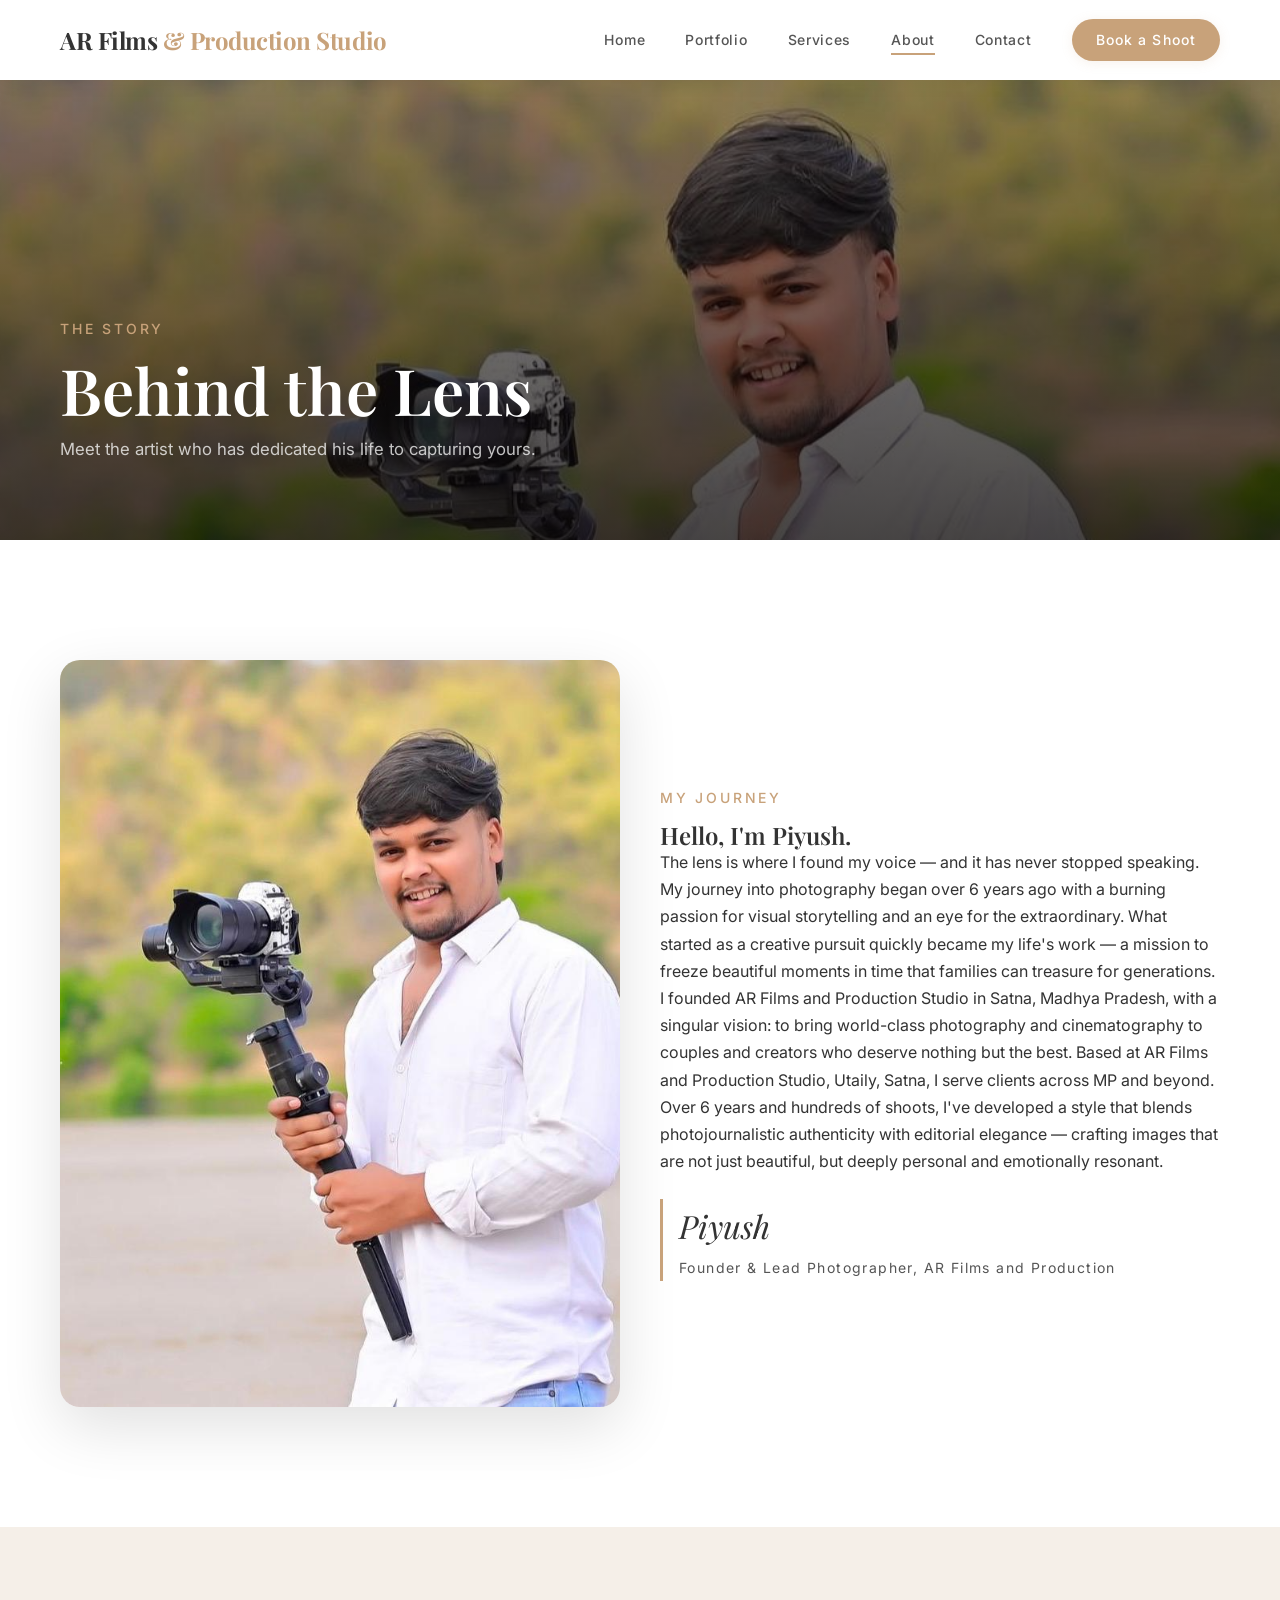
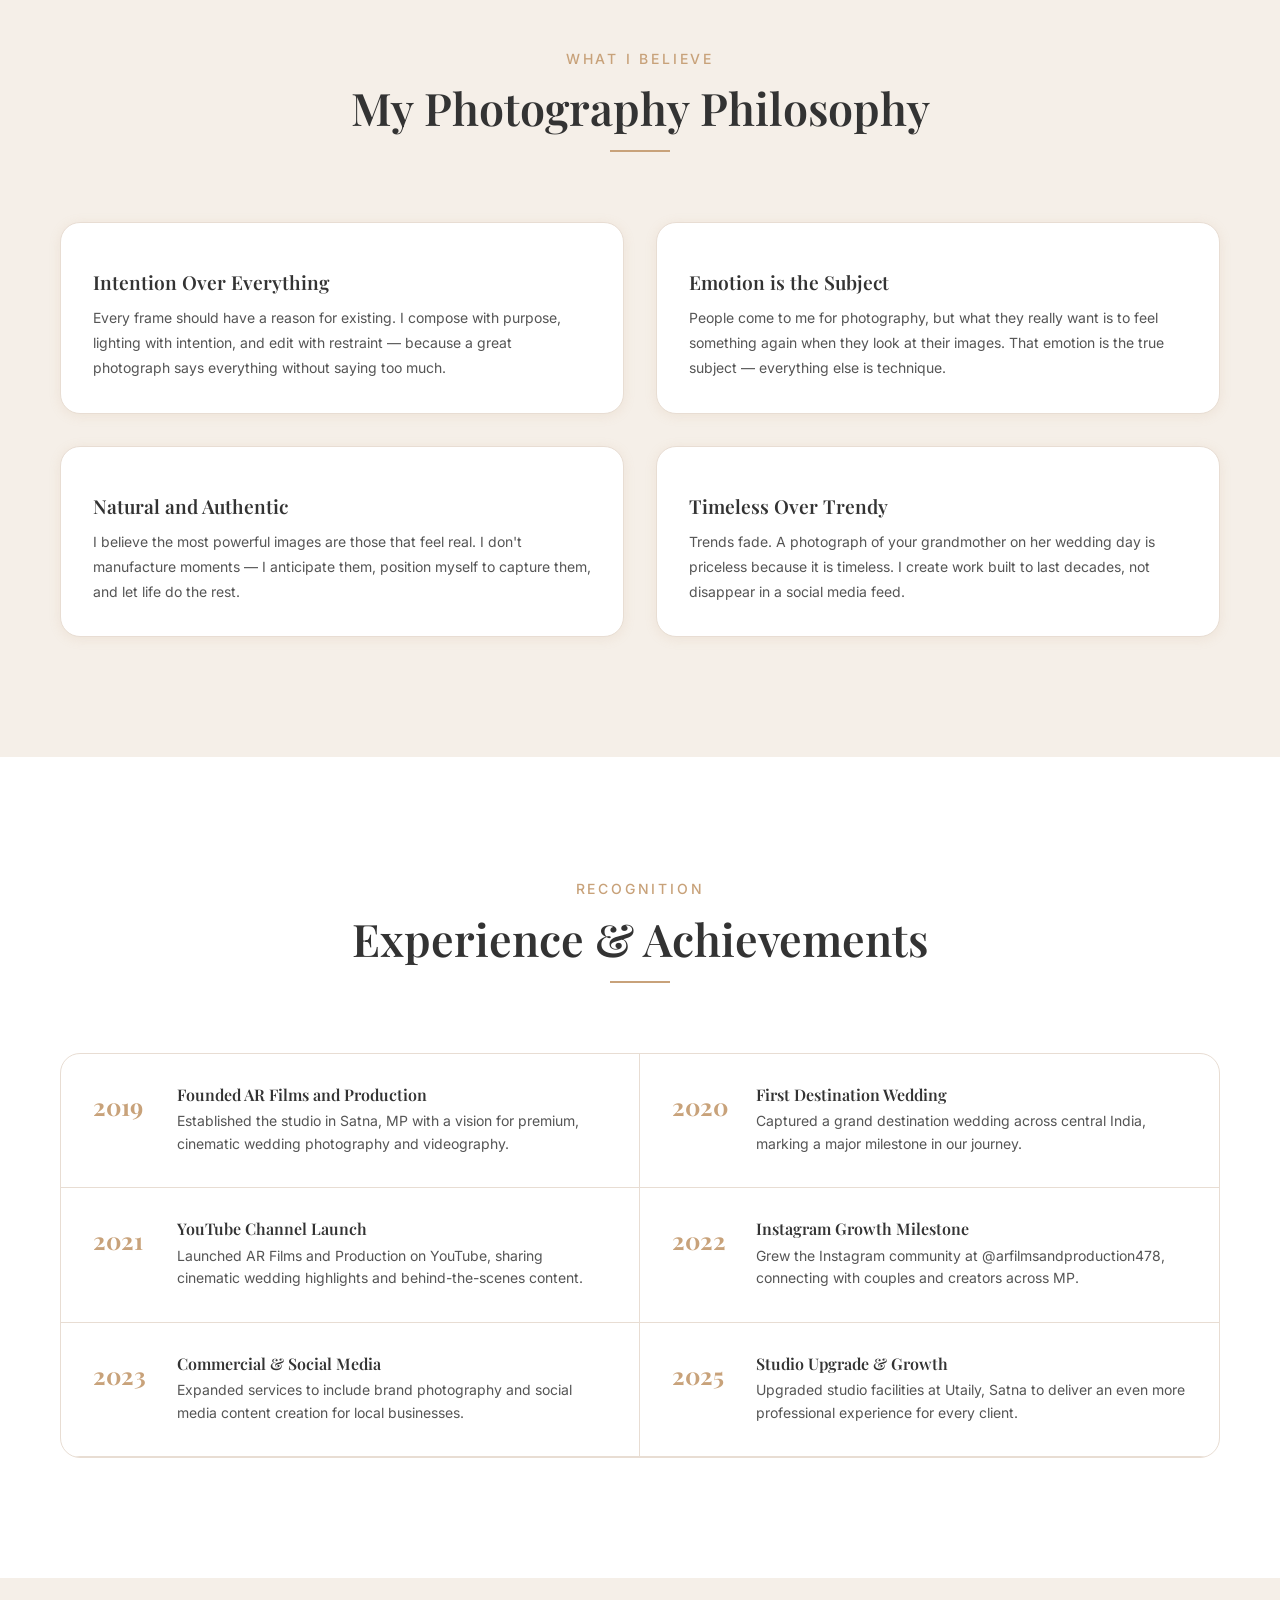
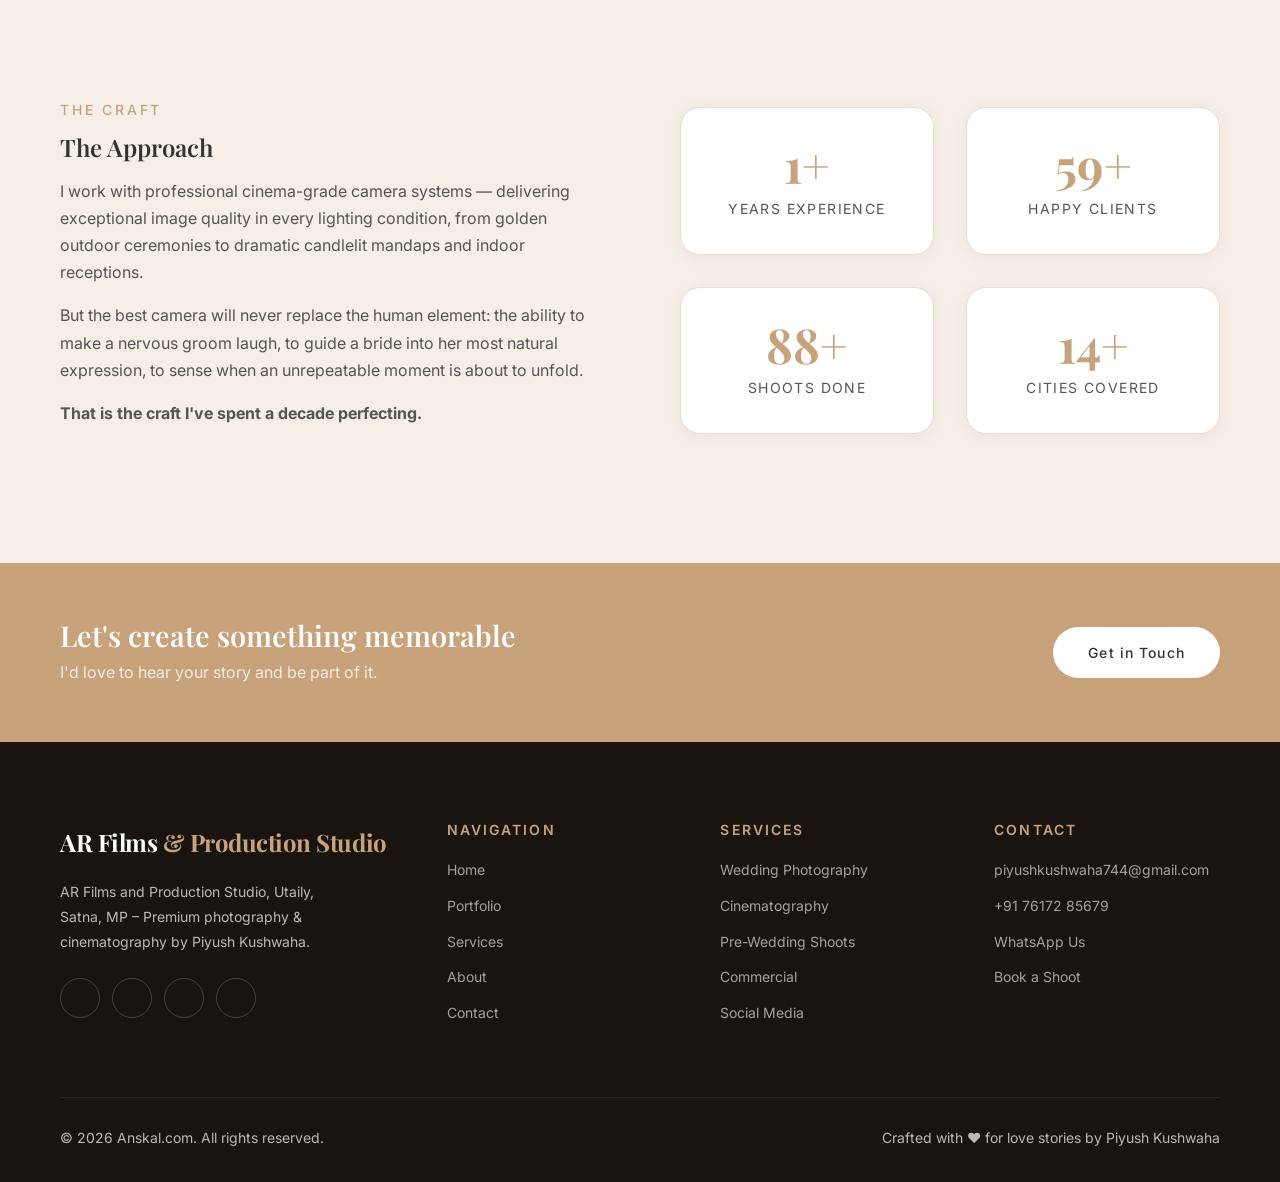
==== about.html @ 51f252f1 "first commit" ====
﻿<!DOCTYPE html>
<html lang="en">
<head>
  <meta charset="UTF-8"/>
  <meta name="viewport" content="width=device-width, initial-scale=1.0"/>
  <title>About – AR Films and Production | Piyush Kushwaha</title>
  <meta name="description" content="Meet Piyush Kushwaha, the photographer and cinematographer behind AR Films and Production — a visual storyteller with over 6 years of experience capturing love stories in Satna, MP."/>
  <link rel="stylesheet" href="assets/css/style.css"/>
  <link rel="stylesheet" href="assets/css/pages.css"/>
  <link rel="stylesheet" href="https://maxst.icons8.com/vue-static/landings/line-awesome/line-awesome/1.3.0/css/line-awesome.min.css"/>
</head>
<body>

<div class="cursor-glow"></div>
<div class="page-transition"></div>
<div class="mobile-overlay"></div>

<nav class="mobile-menu">
  <button class="mobile-close" style="position:absolute;top:24px;right:24px;color:#fff;font-size:1.8rem;background:none;border:none;cursor:pointer;"><i class="las la-times"></i></button>
  <a href="index.html"     class="nav-link">Home</a>
  <a href="portfolio.html" class="nav-link">Portfolio</a>
  <a href="services.html"  class="nav-link">Services</a>
  <a href="about.html"     class="nav-link">About</a>
  <a href="contact.html"   class="nav-link">Contact</a>
  <a href="contact.html"   class="btn btn-primary mt-3" style="align-self:flex-start;">Book a Shoot</a>
</nav>

<header class="navbar dark-nav">
  <div class="nav-inner">
    <a href="index.html" class="nav-logo">AR Films<span> &amp; Production Studio</span></a>
    <nav class="nav-links">
      <a href="index.html"     class="nav-link">Home</a>
      <a href="portfolio.html" class="nav-link">Portfolio</a>
      <a href="services.html"  class="nav-link">Services</a>
      <a href="about.html"     class="nav-link active">About</a>
      <a href="contact.html"   class="nav-link">Contact</a>
      <a href="contact.html"   class="btn btn-primary nav-cta">Book a Shoot</a>
    </nav>
    <button class="menu-toggle"><span></span><span></span><span></span></button>
  </div>
</header>

<!-- PAGE HERO -->
<section class="page-hero" style="background-image:url('assets/images/about_portrait.png');background-position:top center;">
  <div class="page-hero-overlay"></div>
  <div class="page-hero-content">
    <span class="section-label">The Story</span>
    <h1>Behind the Lens</h1>
    <p>Meet the artist who has dedicated his life to capturing yours.</p>
  </div>
</section>

<!-- INTRO SECTION -->
<section class="section about-intro">
  <div class="container">
    <div class="grid-2">
      <div class="about-img-col reveal-left">
        <div class="about-img-frame" style="aspect-ratio:3/4; border-radius:var(--radius-lg); overflow:hidden; box-shadow:var(--shadow-lg);">
          <img src="assets/images/about_portrait.png" alt="Ankit – AR Films &amp; Production Studio photographer" style="width:100%;height:100%;object-fit:cover;object-position:top;"/>
        </div>
      </div>
      <div class="about-story reveal-right">
        <span class="section-label">My Journey</span>
        <h2>Hello, I'm Piyush.</h2>
        <p class="lead">The lens is where I found my voice — and it has never stopped speaking.</p>
        <p>My journey into photography began over 6 years ago with a burning passion for visual storytelling and an eye for the extraordinary. What started as a creative pursuit quickly became my life's work — a mission to freeze beautiful moments in time that families can treasure for generations.</p>
        <p>I founded AR Films and Production Studio in Satna, Madhya Pradesh, with a singular vision: to bring world-class photography and cinematography to couples and creators who deserve nothing but the best. Based at AR Films and Production Studio, Utaily, Satna, I serve clients across MP and beyond.</p>
        <p>Over 6 years and hundreds of shoots, I've developed a style that blends photojournalistic authenticity with editorial elegance — crafting images that are not just beautiful, but deeply personal and emotionally resonant.</p>
        <div class="about-signature mt-3" style="border-left:3px solid var(--primary);padding-left:1rem;">
          <span style="display:block;font-family:var(--ff-serif);font-style:italic;font-size:2rem;color:var(--charcoal);">Piyush</span>
          <span style="font-size:var(--fs-sm);color:var(--charcoal-lt);letter-spacing:0.1em;">Founder & Lead Photographer, AR Films and Production</span>
        </div>
      </div>
    </div>
  </div>
</section>

<!-- PHILOSOPHY SECTION -->
<section class="section section-alt philosophy-section">
  <div class="container">
    <div class="section-heading reveal">
      <span class="section-label">What I Believe</span>
      <h2>My Photography Philosophy</h2>
      <span class="heading-line"></span>
    </div>
    <div class="philosophy-grid">
      <div class="philosophy-item reveal">
        <div class="philosophy-icon"><i class="las la-crosshairs"></i></div>
        <h3>Intention Over Everything</h3>
        <p>Every frame should have a reason for existing. I compose with purpose, lighting with intention, and edit with restraint — because a great photograph says everything without saying too much.</p>
      </div>
      <div class="philosophy-item reveal">
        <div class="philosophy-icon"><i class="las la-heart"></i></div>
        <h3>Emotion is the Subject</h3>
        <p>People come to me for photography, but what they really want is to feel something again when they look at their images. That emotion is the true subject — everything else is technique.</p>
      </div>
      <div class="philosophy-item reveal">
        <div class="philosophy-icon"><i class="las la-leaf"></i></div>
        <h3>Natural and Authentic</h3>
        <p>I believe the most powerful images are those that feel real. I don't manufacture moments — I anticipate them, position myself to capture them, and let life do the rest.</p>
      </div>
      <div class="philosophy-item reveal">
        <div class="philosophy-icon"><i class="las la-infinity"></i></div>
        <h3>Timeless Over Trendy</h3>
        <p>Trends fade. A photograph of your grandmother on her wedding day is priceless because it is timeless. I create work built to last decades, not disappear in a social media feed.</p>
      </div>
    </div>
  </div>
</section>

<!-- ACHIEVEMENTS -->
<section class="section achievements-section">
  <div class="container">
    <div class="section-heading reveal">
      <span class="section-label">Recognition</span>
      <h2>Experience &amp; Achievements</h2>
      <span class="heading-line"></span>
    </div>

    <div class="achievements-grid">
      <div class="achievement-card reveal">
        <div class="achievement-year">2019</div>
        <div>
          <h4>Founded AR Films and Production</h4>
          <p>Established the studio in Satna, MP with a vision for premium, cinematic wedding photography and videography.</p>
        </div>
      </div>
      <div class="achievement-card reveal">
        <div class="achievement-year">2020</div>
        <div>
          <h4>First Destination Wedding</h4>
          <p>Captured a grand destination wedding across central India, marking a major milestone in our journey.</p>
        </div>
      </div>
      <div class="achievement-card reveal">
        <div class="achievement-year">2021</div>
        <div>
          <h4>YouTube Channel Launch</h4>
          <p>Launched AR Films and Production on YouTube, sharing cinematic wedding highlights and behind-the-scenes content.</p>
        </div>
      </div>
      <div class="achievement-card reveal">
        <div class="achievement-year">2022</div>
        <div>
          <h4>Instagram Growth Milestone</h4>
          <p>Grew the Instagram community at @arfilmsandproduction478, connecting with couples and creators across MP.</p>
        </div>
      </div>
      <div class="achievement-card reveal">
        <div class="achievement-year">2023</div>
        <div>
          <h4>Commercial &amp; Social Media</h4>
          <p>Expanded services to include brand photography and social media content creation for local businesses.</p>
        </div>
      </div>
      <div class="achievement-card reveal">
        <div class="achievement-year">2025</div>
        <div>
          <h4>Studio Upgrade &amp; Growth</h4>
          <p>Upgraded studio facilities at Utaily, Satna to deliver an even more professional experience for every client.</p>
        </div>
      </div>
    </div>
  </div>
</section>

<!-- GEAR / APPROACH STRIP -->
<section class="section section-alt gear-section">
  <div class="container">
    <div class="gear-inner">
      <div class="gear-text reveal-left">
        <span class="section-label">The Craft</span>
        <h2>The Approach</h2>
        <p>I work with professional cinema-grade camera systems — delivering exceptional image quality in every lighting condition, from golden outdoor ceremonies to dramatic candlelit mandaps and indoor receptions.</p>
        <p>But the best camera will never replace the human element: the ability to make a nervous groom laugh, to guide a bride into her most natural expression, to sense when an unrepeatable moment is about to unfold.</p>
        <p><strong>That is the craft I've spent a decade perfecting.</strong></p>
      </div>
      <div class="gear-stats reveal-right">
        <div class="gear-stat">
          <span data-count="6" data-suffix="+">0+</span>
          <span>Years Experience</span>
        </div>
        <div class="gear-stat">
          <span data-count="200" data-suffix="+">0+</span>
          <span>Happy Clients</span>
        </div>
        <div class="gear-stat">
          <span data-count="300" data-suffix="+">0+</span>
          <span>Shoots Done</span>
        </div>
        <div class="gear-stat">
          <span data-count="50" data-suffix="+">0+</span>
          <span>Cities Covered</span>
        </div>
      </div>
    </div>
  </div>
</section>

<!-- CTA STRIP -->
<section class="cta-strip">
  <div class="container">
    <div class="cta-strip-inner reveal">
      <div>
        <h3>Let's create something memorable</h3>
        <p>I'd love to hear your story and be part of it.</p>
      </div>
      <a href="contact.html" class="btn btn-white">Get in Touch</a>
    </div>
  </div>
</section>

<!-- FOOTER -->
<footer class="footer">
  <div class="container">
    <div class="footer-grid">
      <div class="footer-brand">
        <a href="index.html" class="nav-logo">AR Films<span> &amp; Production Studio</span></a>
        <p>AR Films and Production Studio, Utaily, Satna, MP – Premium photography &amp; cinematography by Piyush Kushwaha.</p>
        <div class="footer-social">
          <a href="https://www.instagram.com/arfilmsandproduction478/" target="_blank" rel="noopener" class="social-icon"><i class="lab la-instagram"></i></a>
          <a href="https://wa.me/917617285679" target="_blank" rel="noopener" class="social-icon"><i class="lab la-whatsapp"></i></a>
          <a href="https://www.youtube.com/@arfilmsandproduction" target="_blank" rel="noopener" class="social-icon"><i class="lab la-youtube"></i></a>
          <a href="mailto:piyushkushwaha744@gmail.com" class="social-icon"><i class="las la-envelope"></i></a>
        </div>
      </div>
      <div class="footer-col">
        <h4>Navigation</h4>
        <a href="index.html">Home</a>
        <a href="portfolio.html">Portfolio</a>
        <a href="services.html">Services</a>
        <a href="about.html">About</a>
        <a href="contact.html">Contact</a>
      </div>
      <div class="footer-col">
        <h4>Services</h4>
        <a href="services.html#wedding-photo">Wedding Photography</a>
        <a href="services.html#wedding-cinema">Cinematography</a>
        <a href="services.html#prewedding">Pre-Wedding Shoots</a>
        <a href="services.html#commercial">Commercial</a>
        <a href="services.html#social">Social Media</a>
      </div>
      <div class="footer-col">
        <h4>Contact</h4>
        <a href="mailto:piyushkushwaha744@gmail.com">piyushkushwaha744@gmail.com</a>
        <a href="tel:+917617285679">+91 76172 85679</a>
        <a href="https://wa.me/917617285679" target="_blank" rel="noopener">WhatsApp Us</a>
        <a href="contact.html">Book a Shoot</a>
      </div>
    </div>
    <div class="footer-bottom">
      <span>© 2026 Anskal.com. All rights reserved.</span>
      <span>Crafted with ♥ for love stories by Piyush Kushwaha</span>
    </div>
  </div>
</footer>

<script src="assets/js/main.js"></script>
</body>
</html>
---- assets/css/style.css ----
/* ===================================================
   AR Films & Production Studio – Global Stylesheet
   =================================================== */

/* Google Fonts */
@import url('https://fonts.googleapis.com/css2?family=Playfair+Display:ital,wght@0,400;0,500;0,600;0,700;1,400;1,600&family=Inter:wght@300;400;500;600&display=swap');

/* ───────────────────────────────────────────────────
   1. CSS Custom Properties (Design Tokens)
──────────────────────────────────────────────────── */
:root {
  --primary:     #C8A27A;
  --primary-dark:#A6825A;
  --bg:          #FFFFFF;
  --beige:       #F5EFE8;
  --charcoal:    #333333;
  --charcoal-lt: #555555;
  --border:      #E8DDD3;
  --white:       #FFFFFF;
  --black:       #111111;

  --ff-serif:   'Playfair Display', Georgia, serif;
  --ff-sans:    'Inter', system-ui, sans-serif;

  --fs-hero:    clamp(2.8rem, 7vw, 6rem);
  --fs-h1:      clamp(2.2rem, 5vw, 4rem);
  --fs-h2:      clamp(1.6rem, 3.5vw, 2.8rem);
  --fs-h3:      clamp(1.2rem, 2.5vw, 1.8rem);
  --fs-body:    1rem;
  --fs-sm:      0.875rem;

  --shadow-sm:  0 2px 12px rgba(200,162,122,.15);
  --shadow-md:  0 8px 32px rgba(200,162,122,.2);
  --shadow-lg:  0 20px 60px rgba(0,0,0,.12);

  --radius:     12px;
  --radius-lg:  20px;

  --transition: 0.4s cubic-bezier(0.25,0.46,0.45,0.94);
  --transition-fast: 0.2s ease;

  --nav-h:      80px;
  --max-w:      1320px;
  --section-p:  clamp(60px, 10vw, 120px);
}

/* ───────────────────────────────────────────────────
   2. Reset & Base
──────────────────────────────────────────────────── */
*, *::before, *::after { box-sizing: border-box; margin: 0; padding: 0; }

html {
  scroll-behavior: smooth;
  font-size: 16px;
  -webkit-text-size-adjust: 100%;
}

body {
  font-family: var(--ff-sans);
  background: var(--bg);
  color: var(--charcoal);
  line-height: 1.7;
  overflow-x: hidden;
}

img {
  max-width: 100%;
  height: auto;
  display: block;
}

a {
  color: inherit;
  text-decoration: none;
}

ul, ol { list-style: none; }

button {
  cursor: pointer;
  border: none;
  background: none;
  font-family: inherit;
}

/* ───────────────────────────────────────────────────
   3. Typography Utilities
──────────────────────────────────────────────────── */
h1, h2, h3, h4 {
  font-family: var(--ff-serif);
  line-height: 1.15;
  font-weight: 600;
  color: var(--charcoal);
}

.serif { font-family: var(--ff-serif); }
.italic { font-style: italic; }

.section-label {
  font-size: var(--fs-sm);
  font-weight: 500;
  letter-spacing: 0.2em;
  text-transform: uppercase;
  color: var(--primary);
  display: block;
  margin-bottom: 0.75rem;
}

/* ───────────────────────────────────────────────────
   4. Layout Utilities
──────────────────────────────────────────────────── */
.container {
  max-width: var(--max-w);
  margin-inline: auto;
  padding-inline: clamp(20px, 5vw, 60px);
}

.section {
  padding-block: var(--section-p);
}

.section-alt {
  background: var(--beige);
}

.grid-2 { display: grid; grid-template-columns: 1fr 1fr; gap: 40px; align-items: center; }
.grid-3 { display: grid; grid-template-columns: repeat(3, 1fr); gap: 32px; }
.grid-4 { display: grid; grid-template-columns: repeat(4, 1fr); gap: 24px; }

/* ───────────────────────────────────────────────────
   5. Buttons
──────────────────────────────────────────────────── */
.btn {
  display: inline-flex;
  align-items: center;
  gap: 0.5rem;
  padding: 0.85rem 2.2rem;
  border-radius: 50px;
  font-family: var(--ff-sans);
  font-size: var(--fs-sm);
  font-weight: 500;
  letter-spacing: 0.08em;
  transition: var(--transition);
  position: relative;
  overflow: hidden;
}

.btn-primary {
  background: var(--primary);
  color: var(--white);
  box-shadow: var(--shadow-sm);
}

.btn-primary:hover {
  background: var(--primary-dark);
  box-shadow: var(--shadow-md);
  transform: translateY(-2px);
}

.btn-outline {
  background: transparent;
  color: var(--primary);
  border: 1.5px solid var(--primary);
}

.btn-outline:hover {
  background: var(--primary);
  color: var(--white);
  transform: translateY(-2px);
}

.btn-white {
  background: var(--white);
  color: var(--charcoal);
  box-shadow: var(--shadow-md);
}

.btn-white:hover {
  background: var(--primary);
  color: var(--white);
  transform: translateY(-2px);
}

.btn-ghost {
  background: transparent;
  color: var(--white);
  border: 1.5px solid rgba(255,255,255,0.6);
}

.btn-ghost:hover {
  background: rgba(255,255,255,0.15);
  border-color: var(--white);
}

/* ───────────────────────────────────────────────────
   6. Navigation
──────────────────────────────────────────────────── */
.navbar {
  position: fixed;
  top: 0;
  left: 0;
  right: 0;
  z-index: 1000;
  height: var(--nav-h);
  display: flex;
  align-items: center;
  transition: background var(--transition), box-shadow var(--transition);
}

.navbar.scrolled {
  background: rgba(255,255,255,0.95);
  backdrop-filter: blur(20px);
  box-shadow: 0 1px 20px rgba(0,0,0,.06);
}

.navbar.scrolled .nav-logo,
.navbar.scrolled .nav-link {
  color: var(--charcoal);
}

.navbar.scrolled .menu-toggle span {
  background: var(--charcoal);
}

.nav-inner {
  display: flex;
  align-items: center;
  justify-content: space-between;
  width: 100%;
  max-width: var(--max-w);
  margin-inline: auto;
  padding-inline: clamp(20px, 5vw, 60px);
}

.nav-logo {
  font-family: var(--ff-serif);
  font-size: 1.5rem;
  font-weight: 700;
  color: var(--white);
  letter-spacing: -0.02em;
  transition: color var(--transition);
}

.nav-logo span {
  color: var(--primary);
}

.nav-links {
  display: flex;
  align-items: center;
  gap: 2.5rem;
}

.nav-link {
  font-size: var(--fs-sm);
  font-weight: 500;
  color: rgba(255,255,255,0.9);
  letter-spacing: 0.05em;
  position: relative;
  transition: color var(--transition-fast);
}

.nav-link::after {
  content: '';
  position: absolute;
  bottom: -3px;
  left: 0;
  width: 0;
  height: 1.5px;
  background: var(--primary);
  transition: width var(--transition);
}

.nav-link:hover::after,
.nav-link.active::after { width: 100%; }

.nav-link:hover { color: var(--primary); }
.nav-link.active { color: var(--primary); }

.nav-cta {
  font-size: var(--fs-sm);
  padding: 0.6rem 1.5rem;
}

.menu-toggle {
  display: none;
  flex-direction: column;
  gap: 5px;
  cursor: pointer;
  padding: 4px;
}

.menu-toggle span {
  display: block;
  width: 25px;
  height: 2px;
  background: var(--white);
  transition: var(--transition);
  border-radius: 2px;
}

/* Dark nav variant for pages with white header */
.navbar.dark-nav .nav-logo { color: var(--charcoal); }
.navbar.dark-nav .nav-link { color: var(--charcoal-lt); }
.navbar.dark-nav .menu-toggle span { background: var(--charcoal); }
.navbar.dark-nav { background: var(--white); box-shadow: 0 1px 20px rgba(0,0,0,.06); }

/* ───────────────────────────────────────────────────
   7. Footer
──────────────────────────────────────────────────── */
.footer {
  background: #1a1410;
  color: rgba(255,255,255,0.7);
  padding-top: 80px;
  padding-bottom: 32px;
}

.footer-grid {
  display: grid;
  grid-template-columns: 1.5fr 1fr 1fr 1fr;
  gap: 48px;
  margin-bottom: 60px;
}

.footer-brand .nav-logo {
  color: var(--white);
  display: block;
  margin-bottom: 1rem;
}

.footer-brand p {
  font-size: var(--fs-sm);
  line-height: 1.8;
  max-width: 280px;
}

.footer-col h4 {
  font-family: var(--ff-sans);
  font-weight: 600;
  font-size: var(--fs-sm);
  letter-spacing: 0.15em;
  text-transform: uppercase;
  color: var(--primary);
  margin-bottom: 1.25rem;
}

.footer-col a {
  display: block;
  font-size: var(--fs-sm);
  color: rgba(255,255,255,0.6);
  margin-bottom: 0.75rem;
  transition: color var(--transition-fast);
}

.footer-col a:hover { color: var(--primary); }

.footer-social {
  display: flex;
  gap: 12px;
  margin-top: 1.5rem;
}

.social-icon {
  width: 40px;
  height: 40px;
  border-radius: 50%;
  border: 1px solid rgba(255,255,255,0.2);
  display: flex;
  align-items: center;
  justify-content: center;
  transition: var(--transition);
  font-size: 1rem;
}

.social-icon:hover {
  background: var(--primary);
  border-color: var(--primary);
  transform: translateY(-3px);
}

.footer-bottom {
  border-top: 1px solid rgba(255,255,255,0.08);
  padding-top: 28px;
  display: flex;
  align-items: center;
  justify-content: space-between;
  font-size: var(--fs-sm);
}

/* ───────────────────────────────────────────────────
   8. Section Headings
──────────────────────────────────────────────────── */
.section-heading {
  text-align: center;
  margin-bottom: clamp(40px, 6vw, 70px);
}

.section-heading h2 {
  font-size: var(--fs-h2);
  margin-bottom: 1rem;
}

.section-heading p {
  font-size: 1.05rem;
  color: var(--charcoal-lt);
  max-width: 580px;
  margin-inline: auto;
}

.heading-line {
  display: block;
  width: 60px;
  height: 2px;
  background: var(--primary);
  margin: 1rem auto 0;
}

/* ───────────────────────────────────────────────────
   9. Scroll Animations
──────────────────────────────────────────────────── */
.reveal {
  opacity: 0;
  transform: translateY(40px);
  transition: opacity 0.7s ease, transform 0.7s ease;
}

.reveal.visible {
  opacity: 1;
  transform: none;
}

.reveal-left {
  opacity: 0;
  transform: translateX(-40px);
  transition: opacity 0.7s ease, transform 0.7s ease;
}

.reveal-left.visible { opacity: 1; transform: none; }

.reveal-right {
  opacity: 0;
  transform: translateX(40px);
  transition: opacity 0.7s ease, transform 0.7s ease;
}

.reveal-right.visible { opacity: 1; transform: none; }

/* ───────────────────────────────────────────────────
   10. Page Transition Overlay
──────────────────────────────────────────────────── */
.page-transition {
  position: fixed;
  inset: 0;
  background: var(--primary);
  z-index: 9999;
  pointer-events: none;
  transform: scaleY(0);
  transform-origin: bottom;
}

.page-transition.enter {
  animation: ptEnter 0.5s cubic-bezier(0.77,0,0.175,1) forwards;
}

.page-transition.exit {
  animation: ptExit 0.5s cubic-bezier(0.77,0,0.175,1) 0.1s forwards;
}

@keyframes ptEnter {
  from { transform: scaleY(0); transform-origin: bottom; }
  to   { transform: scaleY(1); transform-origin: bottom; }
}

@keyframes ptExit {
  from { transform: scaleY(1); transform-origin: top; }
  to   { transform: scaleY(0); transform-origin: top; }
}

/* ───────────────────────────────────────────────────
   11. Image Cards
──────────────────────────────────────────────────── */
.img-card {
  border-radius: var(--radius-lg);
  overflow: hidden;
  position: relative;
  box-shadow: var(--shadow-md);
}

.img-card img {
  width: 100%;
  height: 100%;
  object-fit: cover;
  transition: transform 0.7s ease;
}

.img-card:hover img { transform: scale(1.06); }

.img-card-overlay {
  position: absolute;
  inset: 0;
  background: linear-gradient(to top, rgba(0,0,0,0.65) 0%, transparent 60%);
  opacity: 0;
  transition: opacity var(--transition);
  display: flex;
  align-items: flex-end;
  padding: 1.5rem;
}

.img-card:hover .img-card-overlay { opacity: 1; }

.img-card-overlay h3 {
  color: var(--white);
  font-size: 1.1rem;
}

.img-card-overlay span {
  display: block;
  font-size: var(--fs-sm);
  color: var(--primary);
  font-weight: 500;
  margin-top: 4px;
}

/* ───────────────────────────────────────────────────
   12. Cursor Glow (subtle premium touch)
──────────────────────────────────────────────────── */
.cursor-glow {
  pointer-events: none;
  position: fixed;
  width: 300px;
  height: 300px;
  background: radial-gradient(circle, rgba(200,162,122,0.08) 0%, transparent 70%);
  border-radius: 50%;
  z-index: 0;
  transform: translate(-50%, -50%);
  transition: left 0.15s ease, top 0.15s ease;
}

/* ───────────────────────────────────────────────────
   13. Lightbox
──────────────────────────────────────────────────── */
.lightbox {
  position: fixed;
  inset: 0;
  background: rgba(10,8,6,0.95);
  z-index: 5000;
  display: flex;
  align-items: center;
  justify-content: center;
  opacity: 0;
  pointer-events: none;
  transition: opacity var(--transition);
}

.lightbox.open {
  opacity: 1;
  pointer-events: all;
}

.lightbox img {
  max-width: 90vw;
  max-height: 90vh;
  object-fit: contain;
  border-radius: var(--radius);
  box-shadow: var(--shadow-lg);
}

.lightbox-close {
  position: absolute;
  top: 24px;
  right: 32px;
  color: var(--white);
  font-size: 2rem;
  line-height: 1;
  cursor: pointer;
  transition: color var(--transition-fast), transform var(--transition-fast);
  background: none;
}

.lightbox-close:hover { color: var(--primary); transform: rotate(90deg); }

.lightbox-nav {
  position: absolute;
  top: 50%;
  transform: translateY(-50%);
  color: var(--white);
  font-size: 2rem;
  cursor: pointer;
  padding: 12px;
  background: rgba(255,255,255,0.1);
  border-radius: 50%;
  transition: background var(--transition-fast);
  width: 52px;
  height: 52px;
  display: flex;
  align-items: center;
  justify-content: center;
}

.lightbox-nav:hover { background: var(--primary); }
.lightbox-prev { left: 20px; }
.lightbox-next { right: 20px; }

/* ───────────────────────────────────────────────────
   14. Form Styles
──────────────────────────────────────────────────── */
.form-group {
  margin-bottom: 1.5rem;
}

.form-group label {
  display: block;
  font-size: var(--fs-sm);
  font-weight: 500;
  margin-bottom: 0.5rem;
  color: var(--charcoal-lt);
  letter-spacing: 0.05em;
}

.form-group input,
.form-group select,
.form-group textarea {
  width: 100%;
  padding: 0.9rem 1.2rem;
  border: 1.5px solid var(--border);
  border-radius: var(--radius);
  font-family: var(--ff-sans);
  font-size: var(--fs-body);
  color: var(--charcoal);
  background: var(--white);
  transition: border-color var(--transition), box-shadow var(--transition);
  outline: none;
}

.form-group input:focus,
.form-group select:focus,
.form-group textarea:focus {
  border-color: var(--primary);
  box-shadow: 0 0 0 3px rgba(200,162,122,0.15);
}

.form-group textarea { resize: vertical; min-height: 140px; }

/* ───────────────────────────────────────────────────
   15. Mobile Nav
──────────────────────────────────────────────────── */
.mobile-menu {
  position: fixed;
  top: 0;
  right: -100%;
  width: min(360px, 100vw);
  height: 100dvh;
  background: #1a1410;
  z-index: 999;
  padding: 100px 40px 40px;
  display: flex;
  flex-direction: column;
  gap: 2rem;
  transition: right var(--transition);
}

.mobile-menu.open { right: 0; }

.mobile-overlay {
  position: fixed;
  inset: 0;
  background: rgba(0,0,0,0.5);
  z-index: 998;
  opacity: 0;
  pointer-events: none;
  transition: opacity var(--transition);
}

.mobile-overlay.open {
  opacity: 1;
  pointer-events: all;
}

.mobile-menu .nav-link {
  font-size: 1.5rem;
  font-family: var(--ff-serif);
  color: var(--white);
  display: block;
}

/* ───────────────────────────────────────────────────
   16. Responsive
──────────────────────────────────────────────────── */
@media (max-width: 1024px) {
  .grid-4 { grid-template-columns: repeat(2, 1fr); }
  .footer-grid { grid-template-columns: 1fr 1fr; }
}

@media (max-width: 768px) {
  .grid-2 { grid-template-columns: 1fr; }
  .grid-3 { grid-template-columns: 1fr; }
  .grid-4 { grid-template-columns: 1fr 1fr; }

  .nav-links { display: none; }
  .menu-toggle { display: flex; }

  .footer-grid { grid-template-columns: 1fr; gap: 32px; }
  .footer-bottom { flex-direction: column; gap: 12px; text-align: center; }
}

@media (max-width: 480px) {
  .grid-4 { grid-template-columns: 1fr; }
  :root { --nav-h: 64px; }
}

/* ───────────────────────────────────────────────────
   17. Utilities
──────────────────────────────────────────────────── */
.text-center  { text-align: center; }
.text-primary { color: var(--primary); }
.mt-1 { margin-top: 0.5rem; }
.mt-2 { margin-top: 1rem; }
.mt-3 { margin-top: 1.5rem; }
.mt-4 { margin-top: 2rem; }
.mb-1 { margin-bottom: 0.5rem; }
.mb-2 { margin-bottom: 1rem; }
.mb-3 { margin-bottom: 1.5rem; }
.mb-4 { margin-bottom: 2rem; }
.flex { display: flex; }
.flex-center { display: flex; align-items: center; justify-content: center; }
.gap-1 { gap: 0.5rem; }
.gap-2 { gap: 1rem; }
.gap-3 { gap: 1.5rem; }
.relative { position: relative; }
.overflow-hidden { overflow: hidden; }

/* ───────────────────────────────────────────────────
   18. Icons8 / Line Awesome – Global Sizing
──────────────────────────────────────────────────── */

/* Social icons in footer circles */
.social-icon i {
  font-size: 1.1rem;
  line-height: 1;
}

/* Service card icons */
.service-icon i,
.book-cta-icon i {
  font-size: 2rem;
  color: var(--primary);
}

/* Service icon wrapper */
.service-icon {
  font-size: 2rem;
  margin-bottom: 1.2rem;
  display: block;
}

/* Contact item icons */
.contact-item-icon i {
  font-size: 1.4rem;
  color: var(--primary);
}

/* Social pills */
.social-pill i {
  font-size: 1rem;
  line-height: 1;
}

/* Philosophy icons */
.philosophy-icon i {
  font-size: 2rem;
  color: var(--primary);
}

/* Book CTA icons */
.book-cta-icon {
  font-size: 2.5rem;
  margin-bottom: 1rem;
  display: block;
  color: var(--primary);
}
.book-cta-icon i { font-size: 2.5rem; }

/* Lightbox buttons */
.lightbox-close i,
.lightbox-nav i {
  font-size: 1.6rem;
  display: flex;
  align-items: center;
  justify-content: center;
}

/* Mobile close button */
.mobile-close i { font-size: 1.6rem; }

/* Send button icon */
.btn i {
  font-size: 1rem;
  line-height: 1;
}
---- assets/css/pages.css ----
/* ───────────────────────────────────────────────────
   pages.css – Shared Styles for Inner Pages
──────────────────────────────────────────────────── */

/* PAGE HERO */
.page-hero {
  position: relative;
  height: 60vh;
  min-height: 400px;
  display: flex;
  align-items: flex-end;
  background-size: cover;
  background-position: center;
  margin-top: 0;
  padding-top: var(--nav-h);
}

.page-hero-sm {
  height: 50vh;
  min-height: 360px;
}

.page-hero-overlay {
  position: absolute;
  inset: 0;
  background: linear-gradient(to top, rgba(10,7,5,0.75) 0%, rgba(10,7,5,0.35) 100%);
}

.page-hero-content {
  position: relative;
  z-index: 2;
  width: 100%;
  max-width: var(--max-w);
  margin-inline: auto;
  padding-inline: clamp(20px, 5vw, 60px);
  padding-bottom: clamp(48px, 6vw, 80px);
  color: var(--white);
}

.page-hero-content h1 {
  color: var(--white);
  font-size: var(--fs-h1);
  margin-bottom: 0.5rem;
}

.page-hero-content p {
  color: rgba(255,255,255,0.75);
  font-size: 1.05rem;
  max-width: 500px;
}

/* PORTFOLIO FILTERS */
.filter-bar {
  display: flex;
  flex-wrap: wrap;
  gap: 10px;
  margin-bottom: 40px;
  justify-content: center;
}

.filter-btn {
  padding: 0.55rem 1.4rem;
  border-radius: 50px;
  font-size: var(--fs-sm);
  font-weight: 500;
  font-family: var(--ff-sans);
  color: var(--charcoal-lt);
  border: 1.5px solid var(--border);
  background: var(--white);
  cursor: pointer;
  transition: var(--transition);
  letter-spacing: 0.05em;
}

.filter-btn:hover,
.filter-btn.active {
  background: var(--primary);
  color: var(--white);
  border-color: var(--primary);
  transform: translateY(-2px);
  box-shadow: var(--shadow-sm);
}

/* MASONRY GALLERY */
.masonry-grid {
  columns: 3 300px;
  column-gap: 16px;
  margin-bottom: 48px;
}

.gallery-item {
  position: relative;
  break-inside: avoid;
  border-radius: var(--radius-lg);
  overflow: hidden;
  cursor: pointer;
  margin-bottom: 16px;
  box-shadow: var(--shadow-sm);
  transition: transform var(--transition), box-shadow var(--transition);
}

.gallery-item:hover {
  transform: translateY(-4px);
  box-shadow: var(--shadow-md);
}

.gallery-item img {
  width: 100%;
  display: block;
  object-fit: cover;
  transition: transform 0.6s ease;
}

.gallery-item.tall img { aspect-ratio: 2/3; }
.gallery-item.wide img { aspect-ratio: 16/9; }
.gallery-item:not(.tall):not(.wide) img { aspect-ratio: 4/3; }

.gallery-item:hover img { transform: scale(1.05); }

.gallery-overlay {
  position: absolute;
  inset: 0;
  background: linear-gradient(to top, rgba(0,0,0,0.7) 0%, transparent 50%);
  opacity: 0;
  transition: opacity var(--transition);
  padding: 1.5rem;
  display: flex;
  flex-direction: column;
  justify-content: flex-end;
  color: var(--white);
}

.gallery-item:hover .gallery-overlay { opacity: 1; }

.gallery-category {
  font-size: 0.7rem;
  font-weight: 600;
  letter-spacing: 0.15em;
  text-transform: uppercase;
  color: var(--primary);
  display: block;
  margin-bottom: 4px;
}

.gallery-overlay h3 {
  color: var(--white);
  font-size: 1.1rem;
  margin-bottom: 4px;
}

.gallery-view {
  font-size: 0.75rem;
  color: rgba(255,255,255,0.7);
  font-weight: 500;
}

/* CTA STRIP */
.cta-strip {
  background: var(--primary);
  padding: 56px 0;
}

.cta-strip-inner {
  display: flex;
  align-items: center;
  justify-content: space-between;
  gap: 32px;
  flex-wrap: wrap;
}

.cta-strip h3 {
  color: var(--white);
  font-size: 1.8rem;
  margin-bottom: 0.4rem;
}

.cta-strip p { color: rgba(255,255,255,0.8); }

/* SERVICES PAGE */
.service-detail {
  padding-block: var(--section-p);
}

.service-detail .grid-2.reverse {
  direction: rtl;
}

.service-detail .grid-2.reverse > * {
  direction: ltr;
}

.service-detail-img { position: relative; }

.service-tag {
  position: absolute;
  top: 24px;
  left: 24px;
  background: var(--primary);
  color: var(--white);
  font-size: 0.7rem;
  font-weight: 600;
  letter-spacing: 0.15em;
  text-transform: uppercase;
  padding: 6px 14px;
  border-radius: 50px;
}

.service-detail-text h2 { margin-bottom: 1.2rem; }

.service-detail-text .lead {
  font-size: 1.1rem;
  font-weight: 500;
  color: var(--charcoal);
  margin-bottom: 1rem;
  line-height: 1.7;
}

.service-detail-text p {
  color: var(--charcoal-lt);
  margin-bottom: 1rem;
}

.service-includes {
  margin: 1.5rem 0;
  display: grid;
  grid-template-columns: 1fr 1fr;
  gap: 8px 16px;
}

.service-includes li {
  font-size: var(--fs-sm);
  color: var(--charcoal);
  padding: 4px 0;
}

/* PROCESS SECTION */
.process-grid {
  display: grid;
  grid-template-columns: repeat(4, 1fr);
  gap: 32px;
}

.process-step {
  position: relative;
  text-align: center;
}

.process-step:not(:last-child)::after {
  content: '→';
  position: absolute;
  right: -16px;
  top: 28px;
  color: var(--primary);
  font-size: 1.5rem;
}

.step-number {
  font-family: var(--ff-serif);
  font-size: 3rem;
  font-weight: 700;
  color: var(--primary);
  opacity: 0.25;
  line-height: 1;
  margin-bottom: 0.5rem;
}

.process-step h3 {
  font-size: 1.15rem;
  margin-bottom: 0.75rem;
}

.process-step p {
  font-size: var(--fs-sm);
  color: var(--charcoal-lt);
}

/* ABOUT PAGE */
.about-intro { padding-block: var(--section-p); }

.philosophy-grid {
  display: grid;
  grid-template-columns: repeat(2, 1fr);
  gap: 32px;
}

.philosophy-item {
  background: var(--white);
  border-radius: var(--radius-lg);
  padding: 2rem;
  border: 1px solid var(--border);
  box-shadow: var(--shadow-sm);
  transition: transform var(--transition), box-shadow var(--transition);
}

.philosophy-item:hover {
  transform: translateY(-6px);
  box-shadow: var(--shadow-md);
}

.philosophy-icon { font-size: 2rem; margin-bottom: 1rem; display: block; }

.philosophy-item h3 {
  font-size: 1.2rem;
  margin-bottom: 0.75rem;
}

.philosophy-item p {
  font-size: var(--fs-sm);
  color: var(--charcoal-lt);
  line-height: 1.8;
}

/* ACHIEVEMENTS */
.achievements-grid {
  display: grid;
  grid-template-columns: repeat(2, 1fr);
  gap: 0;
  border: 1px solid var(--border);
  border-radius: var(--radius-lg);
  overflow: hidden;
}

.achievement-card {
  display: flex;
  gap: 1.5rem;
  align-items: flex-start;
  padding: 2rem;
  border-bottom: 1px solid var(--border);
  transition: background var(--transition);
}

.achievement-card:nth-child(odd) { border-right: 1px solid var(--border); }

.achievement-card:hover { background: var(--beige); }

.achievement-year {
  font-family: var(--ff-serif);
  font-size: 1.5rem;
  font-weight: 700;
  color: var(--primary);
  flex-shrink: 0;
  min-width: 60px;
}

.achievement-card h4 {
  font-size: 1rem;
  margin-bottom: 0.4rem;
}

.achievement-card p {
  font-size: var(--fs-sm);
  color: var(--charcoal-lt);
  line-height: 1.6;
}

/* GEAR SECTION */
.gear-inner {
  display: grid;
  grid-template-columns: 1fr 1fr;
  gap: 80px;
  align-items: center;
}

.gear-text h2 { margin-bottom: 1rem; }
.gear-text p { color: var(--charcoal-lt); margin-bottom: 1rem; }

.gear-stats {
  display: grid;
  grid-template-columns: 1fr 1fr;
  gap: 32px;
}

.gear-stat {
  text-align: center;
  padding: 2rem;
  background: var(--white);
  border-radius: var(--radius-lg);
  box-shadow: var(--shadow-sm);
  border: 1px solid var(--border);
}

.gear-stat span:first-child {
  display: block;
  font-family: var(--ff-serif);
  font-size: 3rem;
  font-weight: 700;
  color: var(--primary);
  line-height: 1;
  margin-bottom: 0.4rem;
}

.gear-stat span:last-child {
  font-size: var(--fs-sm);
  color: var(--charcoal-lt);
  text-transform: uppercase;
  letter-spacing: 0.1em;
}

/* CONTACT PAGE */
.contact-layout {
  display: grid;
  grid-template-columns: 1fr 1.2fr;
  gap: 80px;
  align-items: start;
}

.contact-info h2 { margin-bottom: 1rem; }
.contact-info > p { color: var(--charcoal-lt); margin-bottom: 2rem; }

.contact-items {
  display: flex;
  flex-direction: column;
  gap: 1.2rem;
  margin-bottom: 2rem;
}

.contact-item {
  display: flex;
  align-items: flex-start;
  gap: 1rem;
}

.contact-item-icon {
  font-size: 1.5rem;
  flex-shrink: 0;
  width: 48px;
  height: 48px;
  background: var(--beige);
  border-radius: var(--radius);
  display: flex;
  align-items: center;
  justify-content: center;
}

.contact-item strong {
  display: block;
  font-size: var(--fs-sm);
  font-weight: 600;
  margin-bottom: 2px;
  color: var(--charcoal);
}

.contact-item a,
.contact-item span {
  font-size: var(--fs-sm);
  color: var(--charcoal-lt);
  transition: color var(--transition-fast);
}

.contact-item a:hover { color: var(--primary); }

.contact-socials h4 {
  font-size: var(--fs-sm);
  font-family: var(--ff-sans);
  font-weight: 600;
  letter-spacing: 0.12em;
  text-transform: uppercase;
  color: var(--charcoal-lt);
  margin-bottom: 12px;
}

.social-row {
  display: flex;
  gap: 10px;
  flex-wrap: wrap;
  margin-bottom: 2rem;
}

.social-pill {
  display: inline-flex;
  align-items: center;
  gap: 6px;
  padding: 0.5rem 1.2rem;
  border-radius: 50px;
  font-size: var(--fs-sm);
  font-weight: 500;
  border: 1.5px solid var(--border);
  color: var(--charcoal);
  background: transparent;
  transition: var(--transition);
}

.social-pill:hover,
.social-pill-green { 
  border-color: #25D366; 
  background: rgba(37, 211, 102, 0.08);
  color: #25D366;
}

.social-pill-green:hover { background: #25D366; color: white; }

.social-pill-red {
  border-color: #ff0000;
  background: rgba(255,0,0,0.06);
  color: #cc0000;
}
.social-pill-red:hover { background: #cc0000; color: white; }

.contact-availability {
  display: flex;
  align-items: center;
  gap: 10px;
  font-size: var(--fs-sm);
  color: var(--charcoal-lt);
  padding: 0.75rem 1.2rem;
  background: var(--beige);
  border-radius: var(--radius);
  border-left: 3px solid #4caf50;
}

.availability-dot {
  width: 8px;
  height: 8px;
  border-radius: 50%;
  background: #4caf50;
  flex-shrink: 0;
  animation: pulse 2s ease infinite;
}

@keyframes pulse {
  0%, 100% { transform: scale(1); opacity: 1; }
  50% { transform: scale(1.4); opacity: 0.7; }
}

.contact-form-card {
  background: var(--white);
  border-radius: var(--radius-lg);
  padding: clamp(1.5rem, 4vw, 2.5rem);
  box-shadow: var(--shadow-lg);
  border: 1px solid var(--border);
}

.contact-form-card h3 {
  font-size: 1.5rem;
  margin-bottom: 1.5rem;
}

.form-row {
  display: grid;
  grid-template-columns: 1fr 1fr;
  gap: 16px;
}

/* BOOK CTA */
.book-cta-grid {
  display: grid;
  grid-template-columns: repeat(3, 1fr);
  gap: 32px;
}

.book-cta-item {
  text-align: center;
  padding: 2.5rem 2rem;
  background: var(--white);
  border-radius: var(--radius-lg);
  box-shadow: var(--shadow-sm);
  border: 1px solid var(--border);
  transition: transform var(--transition), box-shadow var(--transition);
}

.book-cta-item:hover {
  transform: translateY(-8px);
  box-shadow: var(--shadow-md);
}

.book-cta-icon { font-size: 2.5rem; margin-bottom: 1rem; display: block; }
.book-cta-item h3 { margin-bottom: 0.75rem; }
.book-cta-item p { font-size: var(--fs-sm); color: var(--charcoal-lt); }

/* MAP */
.map-section { overflow: hidden; }

.map-header {
  padding-block: 60px;
  background: var(--charcoal);
  text-align: center;
}

.map-header h2 { color: var(--white); margin-bottom: 0.5rem; }
.map-header p { color: rgba(255,255,255,0.65); }
.map-header .section-label { display: block; margin-bottom: 0.75rem; }

.map-embed iframe { display: block; }

/* ── Responsive ── */
@media (max-width: 1024px) {
  .process-grid { grid-template-columns: 1fr 1fr; }
  .process-step::after { display: none; }
  .gear-inner { grid-template-columns: 1fr; gap: 48px; }
  .contact-layout { grid-template-columns: 1fr; }
  .book-cta-grid { grid-template-columns: 1fr 1fr; }
}

@media (max-width: 768px) {
  .masonry-grid { columns: 2; }
  .service-includes { grid-template-columns: 1fr; }
  .philosophy-grid { grid-template-columns: 1fr; }
  .achievements-grid { grid-template-columns: 1fr; }
  .achievement-card:nth-child(odd) { border-right: none; }
  .gear-stats { grid-template-columns: 1fr 1fr; }
  .cta-strip-inner { flex-direction: column; text-align: center; }
  .form-row { grid-template-columns: 1fr; }
  .book-cta-grid { grid-template-columns: 1fr; }
  .service-detail .grid-2.reverse { direction: ltr; }
}

@media (max-width: 576px) {
  .masonry-grid { columns: 1; }
  .process-grid { grid-template-columns: 1fr; }
  .gear-stats { grid-template-columns: 1fr 1fr; }
}
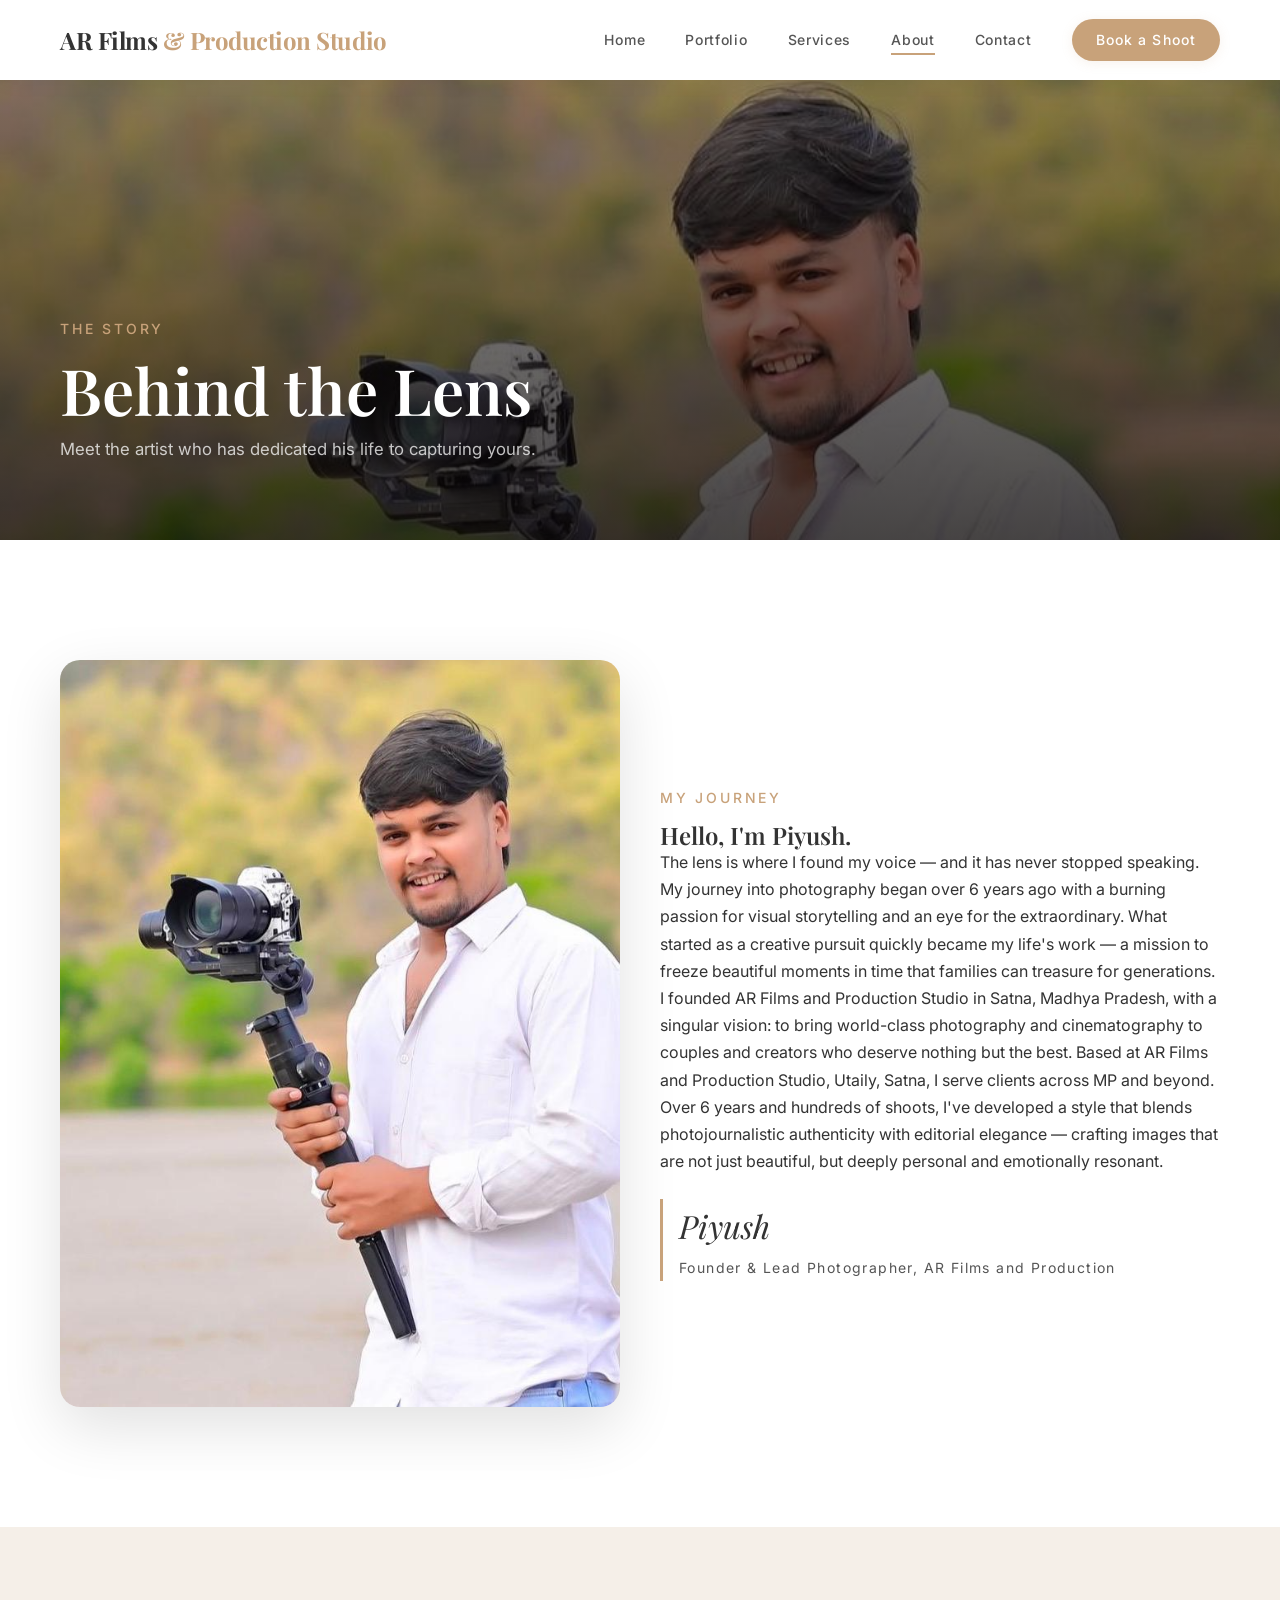
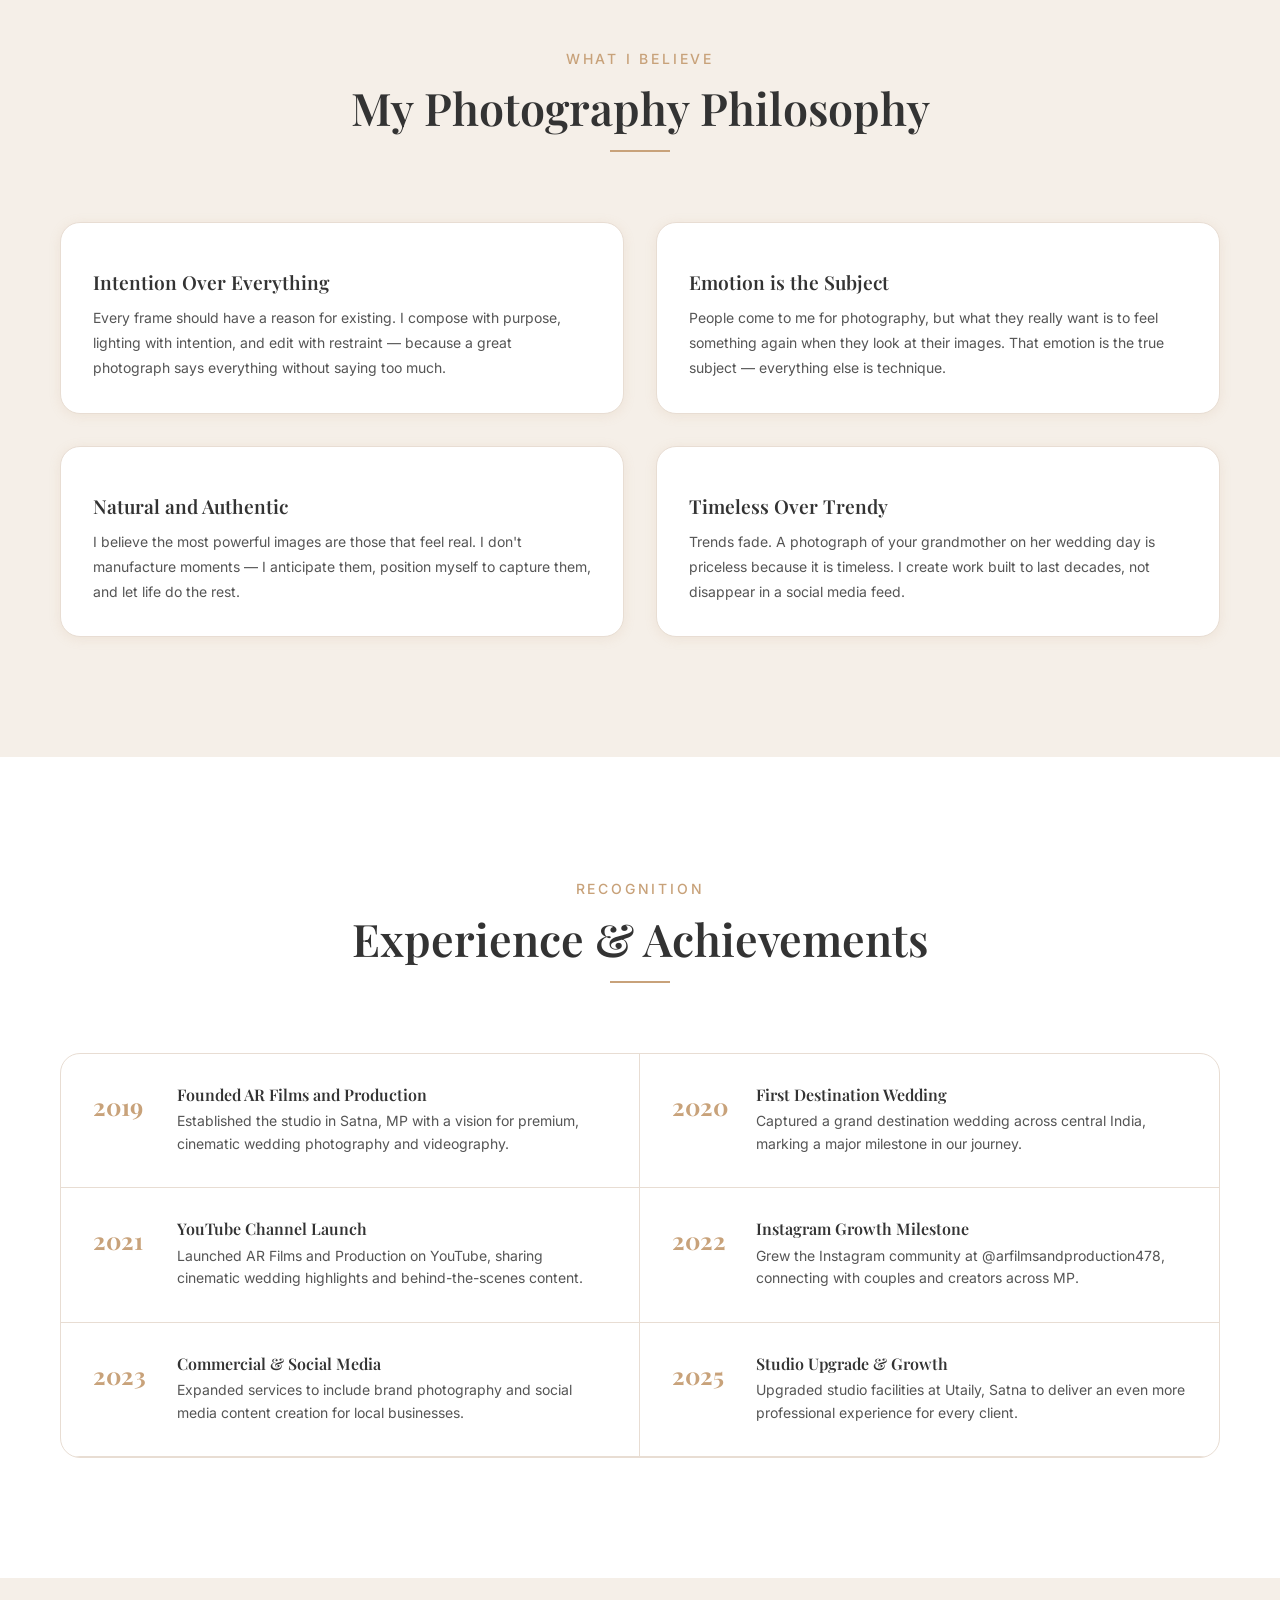
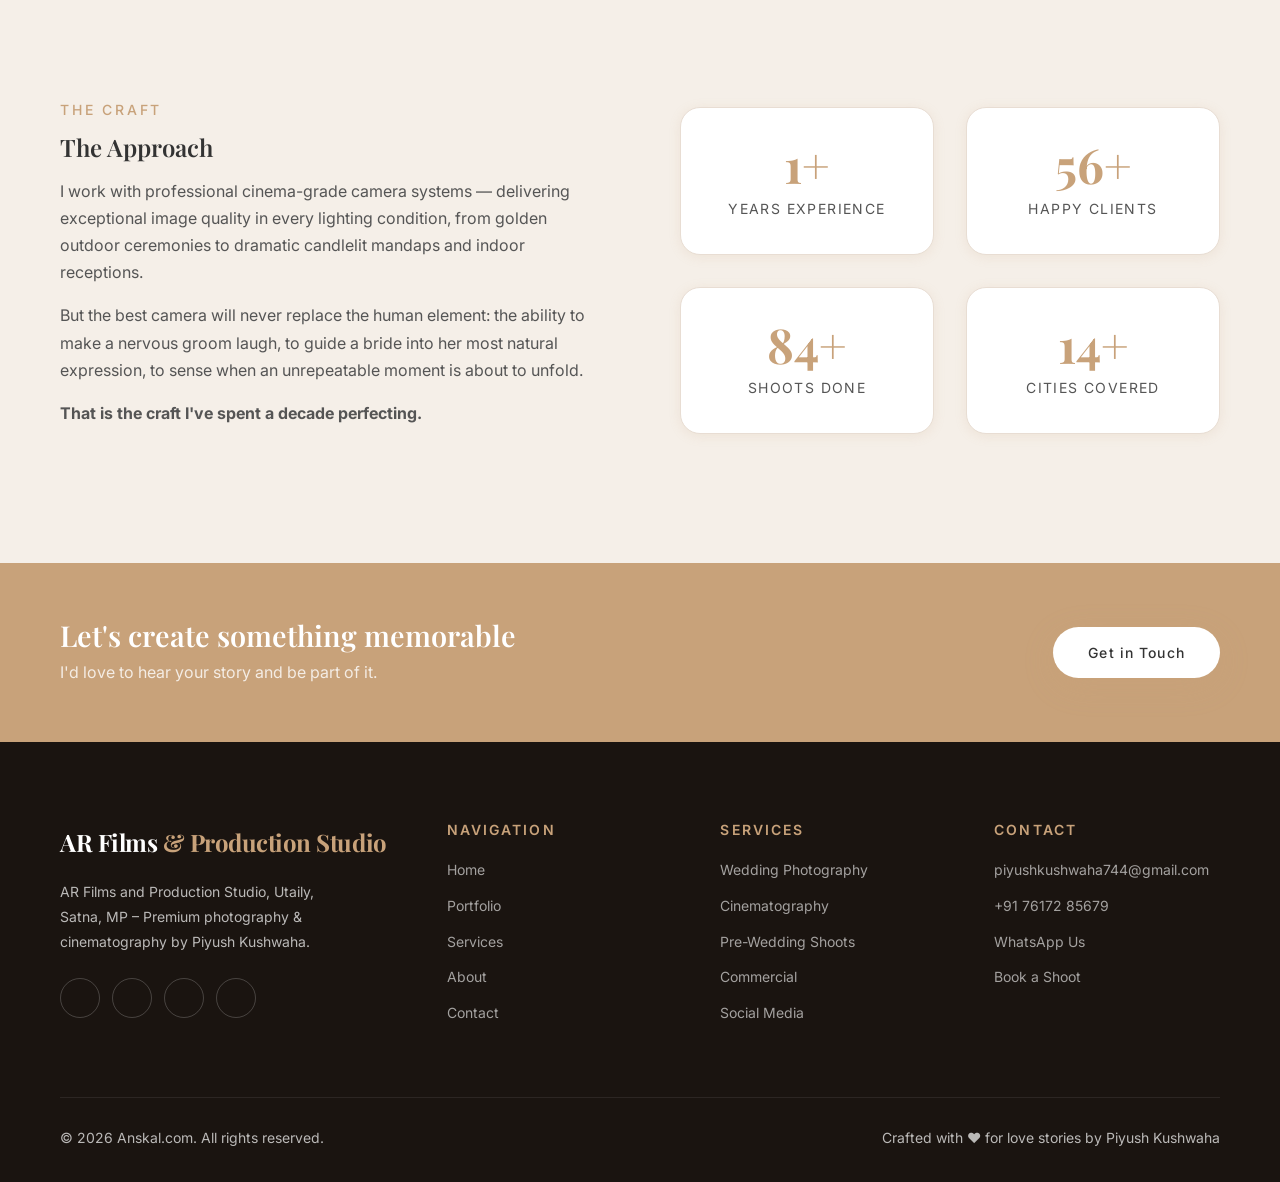
==== commit 629857a2: "feat: Implement comprehensive SEO enhancements across pages, including meta tags, sitemap, robots.tx" ====
--- a/about.html
+++ b/about.html
@@ -1,13 +1,76 @@
-﻿<!DOCTYPE html>
+<!DOCTYPE html>
 <html lang="en">
 <head>
   <meta charset="UTF-8"/>
   <meta name="viewport" content="width=device-width, initial-scale=1.0"/>
-  <title>About – AR Films and Production | Piyush Kushwaha</title>
+
+  <!-- Primary SEO -->
+  <title>About Piyush Kushwaha – AR Films &amp; Production Studio | Satna, MP</title>
   <meta name="description" content="Meet Piyush Kushwaha, the photographer and cinematographer behind AR Films and Production — a visual storyteller with over 6 years of experience capturing love stories in Satna, MP."/>
+  <meta name="keywords" content="Piyush Kushwaha photographer, AR Films Production Studio Satna, wedding photographer Satna MP, cinematographer Madhya Pradesh, about AR Films"/>
+  <meta name="robots" content="index, follow"/>
+  <meta name="author" content="Piyush Kushwaha – AR Films and Production Studio"/>
+  <link rel="canonical" href="https://arfilmsandproduction.com/about.html"/>
+
+  <!-- Open Graph / Social -->
+  <meta property="og:type" content="profile"/>
+  <meta property="og:site_name" content="AR Films &amp; Production Studio"/>
+  <meta property="og:locale" content="en_IN"/>
+  <meta property="og:url" content="https://arfilmsandproduction.com/about.html"/>
+  <meta property="og:title" content="About Piyush Kushwaha – AR Films &amp; Production Studio"/>
+  <meta property="og:description" content="Meet the artist behind AR Films and Production Studio — a photographer and cinematographer dedicated to capturing authentic moments in Satna, MP."/>
+  <meta property="og:image" content="https://arfilmsandproduction.com/assets/images/about_portrait.png"/>
+  <meta property="og:image:width" content="1200"/>
+  <meta property="og:image:height" content="630"/>
+  <meta property="og:image:alt" content="Piyush Kushwaha – AR Films and Production Studio"/>
+
+  <!-- Twitter / X Card -->
+  <meta name="twitter:card" content="summary_large_image"/>
+  <meta name="twitter:title" content="About Piyush Kushwaha – AR Films &amp; Production Studio"/>
+  <meta name="twitter:description" content="6+ years capturing love stories. Meet Piyush Kushwaha, the artist behind AR Films and Production Studio, Satna MP."/>
+  <meta name="twitter:image" content="https://arfilmsandproduction.com/assets/images/about_portrait.png"/>
+
+  <!-- Fonts -->
+  <link rel="preconnect" href="https://fonts.googleapis.com"/>
+  <link rel="preconnect" href="https://fonts.gstatic.com" crossorigin/>
+  <link rel="dns-prefetch" href="https://fonts.googleapis.com"/>
+
+  <!-- Stylesheets -->
   <link rel="stylesheet" href="assets/css/style.css"/>
   <link rel="stylesheet" href="assets/css/pages.css"/>
   <link rel="stylesheet" href="https://maxst.icons8.com/vue-static/landings/line-awesome/line-awesome/1.3.0/css/line-awesome.min.css"/>
+
+  <!-- Structured Data: Person -->
+  <script type="application/ld+json">
+  {
+    "@context": "https://schema.org",
+    "@type": "Person",
+    "@id": "https://arfilmsandproduction.com/about.html#piyush",
+    "name": "Piyush Kushwaha",
+    "jobTitle": "Photographer & Cinematographer",
+    "description": "Founder and Lead Photographer at AR Films and Production Studio, Satna, MP. 6+ years of experience in wedding photography and cinematography.",
+    "url": "https://arfilmsandproduction.com/about.html",
+    "image": "https://arfilmsandproduction.com/assets/images/about_portrait.png",
+    "email": "piyushkushwaha744@gmail.com",
+    "telephone": "+917617285679",
+    "worksFor": {
+      "@type": "LocalBusiness",
+      "@id": "https://arfilmsandproduction.com/#business",
+      "name": "AR Films and Production Studio"
+    },
+    "address": {
+      "@type": "PostalAddress",
+      "addressLocality": "Satna",
+      "addressRegion": "Madhya Pradesh",
+      "postalCode": "485001",
+      "addressCountry": "IN"
+    },
+    "sameAs": [
+      "https://www.instagram.com/arfilmsandproduction478/",
+      "https://www.youtube.com/@arfilmsandproduction"
+    ]
+  }
+  </script>
 </head>
 <body>
 
--- a/assets/css/style.css
+++ b/assets/css/style.css
@@ -280,6 +280,20 @@
 .nav-cta {
   font-size: var(--fs-sm);
   padding: 0.6rem 1.5rem;
+}
+
+/* When navbar turns white on scroll, switch CTA to solid primary */
+.navbar.scrolled .nav-cta {
+  background: var(--primary);
+  color: var(--white);
+  border-color: var(--primary);
+}
+
+.navbar.scrolled .nav-cta:hover {
+  background: var(--primary-dark);
+  border-color: var(--primary-dark);
+  transform: translateY(-2px);
+  box-shadow: var(--shadow-md);
 }
 
 .menu-toggle {
